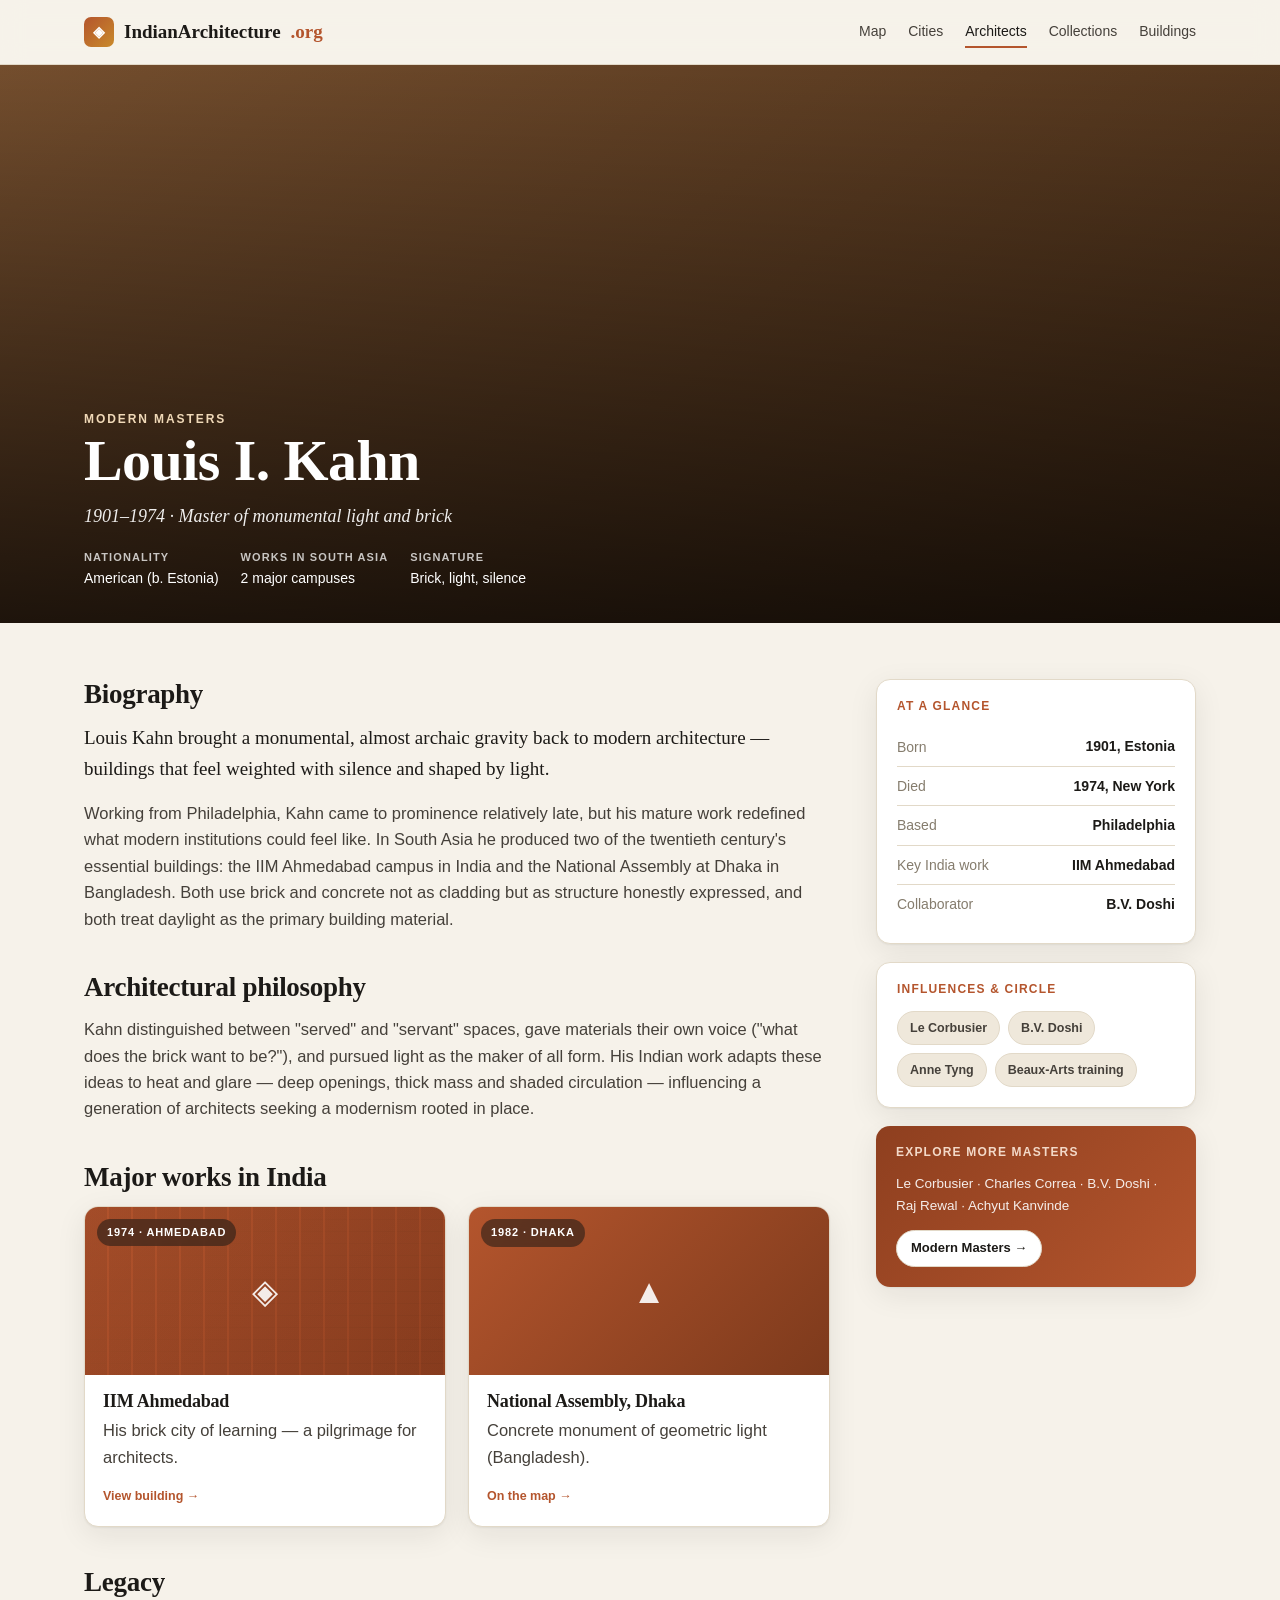
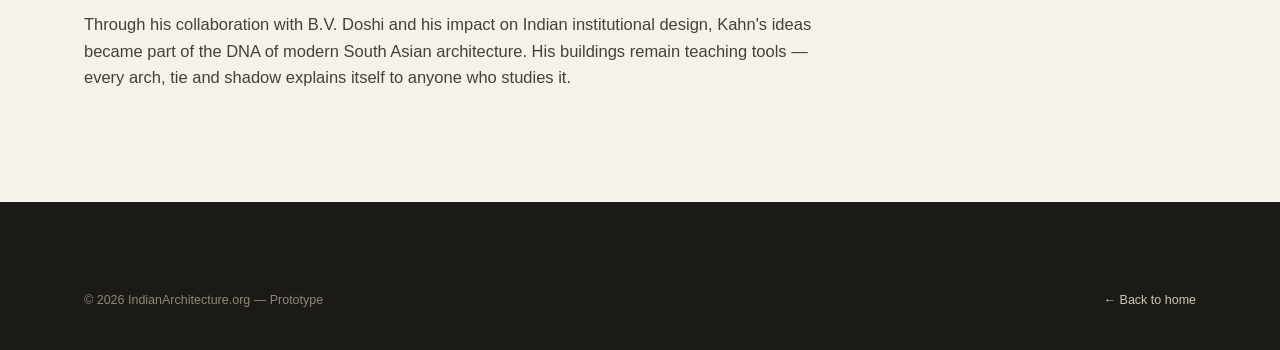
==== architect-kahn.html @ 1b7d9d76 "Initial prototype: IndianArchitecture.org clickable mockup" ====
<!DOCTYPE html>
<html lang="en">
<head>
<meta charset="UTF-8">
<meta name="viewport" content="width=device-width, initial-scale=1.0">
<title>Louis Kahn — Architect — IndianArchitecture.org</title>
<link rel="stylesheet" href="assets/styles.css">
</head>
<body>

<nav class="nav">
  <div class="wrap nav__inner">
    <a class="brand" href="index.html"><span class="brand__mark">◈</span> IndianArchitecture<span style="color:var(--terracotta)">.org</span></a>
    <div class="nav__links">
      <a href="map.html">Map</a>
      <a href="city-delhi.html">Cities</a>
      <a href="architect-kahn.html" class="active">Architects</a>
      <a href="index.html#collections">Collections</a>
      <a href="building-iima.html">Buildings</a>
    </div>
  </div>
</nav>

<header class="bhero ph5">
  <div class="wrap bhero__content">
    <div class="eyebrow" style="color:#f0d9b8">Modern Masters</div>
    <h1>Louis I. Kahn</h1>
    <div class="sub">1901–1974 · Master of monumental light and brick</div>
    <div class="facts">
      <div><b>Nationality</b>American (b. Estonia)</div>
      <div><b>Works in South Asia</b>2 major campuses</div>
      <div><b>Signature</b>Brick, light, silence</div>
    </div>
  </div>
</header>

<div class="wrap">
  <div class="layout">
    <main class="prose">
      <h2>Biography</h2>
      <p class="lead">Louis Kahn brought a monumental, almost archaic gravity back to modern architecture — buildings that feel weighted with silence and shaped by light.</p>
      <p>Working from Philadelphia, Kahn came to prominence relatively late, but his mature work redefined what modern institutions could feel like. In South Asia he produced two of the twentieth century's essential buildings: the IIM Ahmedabad campus in India and the National Assembly at Dhaka in Bangladesh. Both use brick and concrete not as cladding but as structure honestly expressed, and both treat daylight as the primary building material.</p>

      <h2>Architectural philosophy</h2>
      <p>Kahn distinguished between "served" and "servant" spaces, gave materials their own voice ("what does the brick want to be?"), and pursued light as the maker of all form. His Indian work adapts these ideas to heat and glare — deep openings, thick mass and shaded circulation — influencing a generation of architects seeking a modernism rooted in place.</p>

      <h2>Major works in India</h2>
      <div class="grid grid--2" style="margin-top:6px">
        <a class="card" href="building-iima.html"><div class="card__img ph-brick"><span class="tag">1974 · Ahmedabad</span><span class="ico">◈</span></div><div class="card__body"><h3 style="font-size:18px">IIM Ahmedabad</h3><p>His brick city of learning — a pilgrimage for architects.</p><div class="card__meta">View building →</div></div></a>
        <a class="card" href="map.html"><div class="card__img ph1"><span class="tag">1982 · Dhaka</span><span class="ico">▲</span></div><div class="card__body"><h3 style="font-size:18px">National Assembly, Dhaka</h3><p>Concrete monument of geometric light (Bangladesh).</p><div class="card__meta">On the map →</div></div></a>
      </div>

      <h2>Legacy</h2>
      <p>Through his collaboration with B.V. Doshi and his impact on Indian institutional design, Kahn's ideas became part of the DNA of modern South Asian architecture. His buildings remain teaching tools — every arch, tie and shadow explains itself to anyone who studies it.</p>
    </main>

    <aside class="side">
      <div class="panel">
        <h4>At a glance</h4>
        <div class="kv"><span>Born</span><span>1901, Estonia</span></div>
        <div class="kv"><span>Died</span><span>1974, New York</span></div>
        <div class="kv"><span>Based</span><span>Philadelphia</span></div>
        <div class="kv"><span>Key India work</span><span>IIM Ahmedabad</span></div>
        <div class="kv"><span>Collaborator</span><span>B.V. Doshi</span></div>
      </div>
      <div class="panel">
        <h4>Influences & circle</h4>
        <div class="pills">
          <span class="pill">Le Corbusier</span>
          <span class="pill">B.V. Doshi</span>
          <span class="pill">Anne Tyng</span>
          <span class="pill">Beaux-Arts training</span>
        </div>
      </div>
      <div class="panel" style="background:linear-gradient(135deg,#8e3f1f,#b4552d);color:#fff;border:0">
        <h4 style="color:#f3d9c8">Explore more masters</h4>
        <p style="font-size:13.5px;opacity:.9;margin:0 0 14px">Le Corbusier · Charles Correa · B.V. Doshi · Raj Rewal · Achyut Kanvinde</p>
        <a class="btn btn--sm" style="background:#fff;color:var(--ink)" href="index.html#collections">Modern Masters →</a>
      </div>
    </aside>
  </div>
</div>

<footer class="foot">
  <div class="wrap"><div class="foot__note" style="border:0;padding-top:0"><span>© 2026 IndianArchitecture.org — Prototype</span><span><a href="index.html">← Back to home</a></span></div></div>
</footer>

</body>
</html>
---- assets/styles.css ----
/* IndianArchitecture.org — prototype design system */

:root {
  --ink: #1c1a17;
  --ink-soft: #45403a;
  --paper: #f6f2ea;
  --paper-2: #efe8db;
  --card: #ffffff;
  --line: #e2d9c8;
  --terracotta: #b4552d;
  --terracotta-dark: #8e3f1f;
  --ochre: #c98a2b;
  --sand: #d8c7a8;
  --green: #4a5d3a;
  --muted: #857c6d;
  --shadow: 0 1px 2px rgba(28,26,23,.06), 0 8px 30px rgba(28,26,23,.08);
  --shadow-lg: 0 20px 60px rgba(28,26,23,.18);
  --serif: "Georgia", "Times New Roman", serif;
  --sans: -apple-system, BlinkMacSystemFont, "Segoe UI", Helvetica, Arial, sans-serif;
  --r: 14px;
}

* { box-sizing: border-box; }
html { scroll-behavior: smooth; }
body {
  margin: 0;
  font-family: var(--sans);
  color: var(--ink);
  background: var(--paper);
  line-height: 1.6;
  -webkit-font-smoothing: antialiased;
}
a { color: inherit; text-decoration: none; }
img { max-width: 100%; display: block; }
h1, h2, h3, h4 { font-family: var(--serif); font-weight: 700; line-height: 1.12; margin: 0; letter-spacing: -0.01em; }

.wrap { max-width: 1160px; margin: 0 auto; padding: 0 24px; }
.eyebrow {
  font-family: var(--sans); font-size: 12px; font-weight: 700;
  letter-spacing: .16em; text-transform: uppercase; color: var(--terracotta);
}
.muted { color: var(--muted); }
.center { text-align: center; }

/* ---------- Nav ---------- */
.nav {
  position: sticky; top: 0; z-index: 50;
  background: rgba(246,242,234,.85); backdrop-filter: blur(12px);
  border-bottom: 1px solid var(--line);
}
.nav__inner { display: flex; align-items: center; gap: 28px; height: 64px; }
.brand { display: flex; align-items: center; gap: 10px; font-family: var(--serif); font-weight: 700; font-size: 19px; }
.brand__mark {
  width: 30px; height: 30px; border-radius: 7px; flex: none;
  background: linear-gradient(135deg, var(--terracotta), var(--ochre));
  display: grid; place-items: center; color: #fff; font-size: 15px;
}
.nav__links { display: flex; gap: 22px; margin-left: auto; font-size: 14px; font-weight: 500; }
.nav__links a { color: var(--ink-soft); padding: 4px 0; border-bottom: 2px solid transparent; }
.nav__links a:hover, .nav__links a.active { color: var(--ink); border-color: var(--terracotta); }
@media (max-width: 720px){ .nav__links { display: none; } }

/* ---------- Buttons ---------- */
.btn {
  display: inline-flex; align-items: center; gap: 8px; cursor: pointer;
  font-family: var(--sans); font-size: 14px; font-weight: 600;
  padding: 11px 20px; border-radius: 999px; border: 1px solid var(--line);
  background: var(--card); color: var(--ink); transition: .15s;
}
.btn:hover { transform: translateY(-1px); box-shadow: var(--shadow); }
.btn--primary { background: var(--terracotta); color: #fff; border-color: var(--terracotta); }
.btn--primary:hover { background: var(--terracotta-dark); }
.btn--ghost { background: transparent; }
.btn--sm { padding: 7px 14px; font-size: 13px; }

/* ---------- Hero (home) ---------- */
.hero {
  position: relative; padding: 92px 0 80px; text-align: center; overflow: hidden;
  background:
    radial-gradient(1100px 500px at 50% -12%, rgba(201,138,43,.22), transparent 60%),
    linear-gradient(180deg, var(--paper), var(--paper-2));
}
.hero h1 { font-size: clamp(40px, 6vw, 68px); margin-bottom: 18px; }
.hero p.lede { font-size: clamp(17px,2.2vw,21px); color: var(--ink-soft); max-width: 640px; margin: 0 auto 34px; }
.hero__quote { margin-top: 30px; font-family: var(--serif); font-style: italic; color: var(--muted); font-size: 15px; }

/* Search */
.search {
  max-width: 680px; margin: 0 auto; background: var(--card); border: 1px solid var(--line);
  border-radius: 16px; box-shadow: var(--shadow-lg); padding: 10px; display: flex; gap: 8px;
}
.search input {
  flex: 1; border: 0; outline: 0; background: transparent; font-size: 17px;
  padding: 12px 14px; font-family: var(--sans); color: var(--ink);
}
.search__chips { display: flex; flex-wrap: wrap; gap: 8px; justify-content: center; margin-top: 20px; }
.chip {
  font-size: 13px; font-weight: 500; padding: 7px 14px; border-radius: 999px;
  background: var(--card); border: 1px solid var(--line); color: var(--ink-soft); cursor: pointer;
}
.chip:hover { border-color: var(--terracotta); color: var(--terracotta); }

/* ---------- Sections ---------- */
.section { padding: 72px 0; }
.section__head { display: flex; align-items: flex-end; justify-content: space-between; gap: 20px; margin-bottom: 34px; }
.section__head h2 { font-size: clamp(26px,3.4vw,38px); }
.section__head p { margin: 8px 0 0; color: var(--muted); max-width: 520px; }

/* Collections grid */
.grid { display: grid; gap: 22px; }
.grid--3 { grid-template-columns: repeat(3, 1fr); }
.grid--4 { grid-template-columns: repeat(4, 1fr); }
.grid--2 { grid-template-columns: repeat(2, 1fr); }
@media (max-width: 900px){ .grid--3,.grid--4 { grid-template-columns: repeat(2,1fr);} }
@media (max-width: 620px){ .grid--3,.grid--4,.grid--2 { grid-template-columns: 1fr; } }

.card {
  background: var(--card); border: 1px solid var(--line); border-radius: var(--r);
  overflow: hidden; box-shadow: var(--shadow); transition: .18s; cursor: pointer;
}
.card:hover { transform: translateY(-3px); box-shadow: var(--shadow-lg); }
.card__img { height: 168px; position: relative; display: grid; place-items: center; color: #fff; }
.card__img .tag {
  position: absolute; top: 12px; left: 12px; font-size: 11px; font-weight: 700;
  letter-spacing: .08em; text-transform: uppercase; background: rgba(28,26,23,.55);
  padding: 5px 10px; border-radius: 999px; backdrop-filter: blur(4px);
}
.card__img .ico { font-size: 34px; opacity: .9; }
.card__body { padding: 16px 18px 20px; }
.card__body h3 { font-size: 19px; margin-bottom: 6px; }
.card__body p { margin: 0; font-size: 14px; color: var(--muted); }
.card__meta { margin-top: 12px; font-size: 12.5px; color: var(--terracotta); font-weight: 600; }

/* photo placeholder palettes */
.ph1{background:linear-gradient(135deg,#b4552d,#7d3a1c);}
.ph2{background:linear-gradient(135deg,#4a5d3a,#2f3d24);}
.ph3{background:linear-gradient(135deg,#c98a2b,#8f5f14);}
.ph4{background:linear-gradient(135deg,#3a4d5d,#22323f);}
.ph5{background:linear-gradient(135deg,#7a5230,#4a2f18);}
.ph6{background:linear-gradient(135deg,#6b6152,#413a30);}
.ph-brick{background:
  repeating-linear-gradient(0deg,#a8492820 0 11px,transparent 11px 12px),
  repeating-linear-gradient(90deg,#00000018 0 22px,transparent 22px 24px),
  linear-gradient(135deg,#b4552d,#8e3f1f);}

/* Map teaser */
.mapteaser {
  position: relative; border: 1px solid var(--line); border-radius: var(--r);
  overflow: hidden; box-shadow: var(--shadow); background: var(--paper-2);
}

/* City rollout */
.phase { border: 1px solid var(--line); border-radius: var(--r); background: var(--card); padding: 22px 22px 24px; box-shadow: var(--shadow); }
.phase h4 { font-size: 15px; font-family: var(--sans); letter-spacing: .04em; text-transform: uppercase; color: var(--terracotta); margin-bottom: 12px; }
.phase ul { margin: 0; padding: 0; list-style: none; }
.phase li { padding: 7px 0; border-top: 1px solid var(--line); font-size: 15px; display:flex; justify-content: space-between; }
.phase li:first-child { border-top: 0; }
.phase li span.badge { font-size: 11px; color: var(--muted); }

/* pills / stats */
.pills { display: flex; flex-wrap: wrap; gap: 8px; }
.pill { font-size: 12.5px; font-weight: 600; padding: 6px 12px; border-radius: 999px; background: var(--paper-2); border: 1px solid var(--line); color: var(--ink-soft); }
.pill--accent { background: #f3e4d5; color: var(--terracotta-dark); border-color: #e6cbb0; }

/* ---------- Building page ---------- */
.bhero { position: relative; height: 62vh; min-height: 420px; display: flex; align-items: flex-end; color: #fff; }
.bhero::after { content:""; position:absolute; inset:0; background: linear-gradient(180deg, rgba(0,0,0,.05), rgba(0,0,0,.72)); }
.bhero__content { position: relative; z-index: 2; padding-bottom: 34px; width: 100%; }
.bhero h1 { font-size: clamp(34px,5vw,58px); }
.bhero .sub { font-size: 18px; opacity: .92; margin-top: 8px; font-family: var(--serif); font-style: italic; }
.bhero .facts { display: flex; flex-wrap: wrap; gap: 22px; margin-top: 18px; font-size: 14px; }
.bhero .facts b { display:block; font-size: 11px; text-transform: uppercase; letter-spacing:.1em; opacity:.75; font-weight:700; }
.bactions { display:flex; gap:10px; flex-wrap: wrap; margin-top: 20px; }

.layout { display: grid; grid-template-columns: 1fr 320px; gap: 46px; padding: 56px 0; }
@media (max-width: 900px){ .layout { grid-template-columns: 1fr; } }
.prose h2 { font-size: 27px; margin: 40px 0 14px; }
.prose h2:first-child { margin-top: 0; }
.prose p { color: var(--ink-soft); margin: 0 0 16px; font-size: 16.5px; }
.prose .lead { font-size: 19px; color: var(--ink); font-family: var(--serif); }

.side { position: sticky; top: 88px; align-self: start; display: grid; gap: 18px; }
.panel { background: var(--card); border: 1px solid var(--line); border-radius: var(--r); padding: 20px; box-shadow: var(--shadow); }
.panel h4 { font-family: var(--sans); font-size: 12px; text-transform: uppercase; letter-spacing:.1em; color: var(--terracotta); margin-bottom: 14px; }
.kv { display:flex; justify-content: space-between; gap: 12px; padding: 8px 0; border-top: 1px solid var(--line); font-size: 14px; }
.kv:first-of-type { border-top: 0; }
.kv span:first-child { color: var(--muted); }
.kv span:last-child { text-align: right; font-weight: 600; }

.whyvisit { display:grid; grid-template-columns: repeat(2,1fr); gap: 12px; margin: 8px 0 8px; }
@media (max-width:620px){ .whyvisit{grid-template-columns:1fr;} }
.whyvisit .item { background: var(--paper-2); border:1px solid var(--line); border-radius: 10px; padding: 14px 16px; font-size: 14.5px; font-weight:500; }
.whyvisit .item b { display:block; font-family: var(--serif); font-size: 16px; margin-bottom: 2px; }

/* highlights */
.highlights { display:grid; grid-template-columns: repeat(3,1fr); gap: 16px; }
@media (max-width:760px){ .highlights{grid-template-columns:repeat(2,1fr);} }
@media (max-width:480px){ .highlights{grid-template-columns:1fr;} }
.hl { border:1px solid var(--line); border-radius: 12px; overflow:hidden; background: var(--card); }
.hl__img { height: 110px; }
.hl__t { padding: 12px 14px; font-size: 14px; font-weight:600; }

/* timeline */
.tl { list-style:none; margin:0; padding:0; border-left: 2px solid var(--sand); }
.tl li { position: relative; padding: 4px 0 20px 22px; }
.tl li::before { content:""; position:absolute; left:-7px; top:8px; width:12px; height:12px; border-radius:50%; background: var(--terracotta); border:2px solid var(--paper); }
.tl .yr { font-weight:700; color: var(--terracotta); font-size: 14px; }
.tl .ev { font-size: 15px; color: var(--ink-soft); }

/* ---------- Map page ---------- */
.maproot { display: grid; grid-template-columns: 340px 1fr; height: calc(100vh - 64px); }
@media (max-width: 780px){ .maproot { grid-template-columns: 1fr; height:auto; } }
#map { width: 100%; height: 100%; min-height: 420px; }
.mapside { border-right: 1px solid var(--line); background: var(--card); overflow-y: auto; }
.mapside__head { padding: 18px 20px 12px; border-bottom: 1px solid var(--line); position: sticky; top:0; background: var(--card); z-index: 2; }
.filterrow { display:flex; flex-wrap: wrap; gap: 6px; margin-top: 12px; }
.fbtn { font-size: 12px; font-weight:600; padding: 5px 11px; border-radius:999px; border:1px solid var(--line); background: var(--paper); cursor:pointer; color: var(--ink-soft); }
.fbtn.on { background: var(--terracotta); color:#fff; border-color: var(--terracotta); }
.mitem { display:flex; gap: 12px; padding: 14px 20px; border-bottom: 1px solid var(--line); cursor: pointer; }
.mitem:hover { background: var(--paper); }
.mitem .dot { width:40px; height:40px; border-radius:9px; flex:none; }
.mitem h5 { margin:0; font-family: var(--serif); font-size: 16px; }
.mitem p { margin: 2px 0 0; font-size: 12.5px; color: var(--muted); }

/* ---------- Footer ---------- */
.foot { background: var(--ink); color: #cfc7b8; padding: 54px 0 40px; margin-top: 40px; }
.foot a { color: #cfc7b8; }
.foot a:hover { color:#fff; }
.foot__grid { display:grid; grid-template-columns: 1.6fr 1fr 1fr 1fr; gap: 30px; }
@media (max-width:760px){ .foot__grid{grid-template-columns:1fr 1fr;} }
.foot h5 { font-family: var(--sans); font-size:12px; letter-spacing:.1em; text-transform:uppercase; color:#8f8677; margin:0 0 14px; }
.foot ul { list-style:none; margin:0; padding:0; }
.foot li { padding: 5px 0; font-size: 14px; }
.foot__brand { font-family: var(--serif); font-size: 20px; color:#fff; margin-bottom: 10px; }
.foot__note { margin-top: 34px; padding-top: 20px; border-top:1px solid #34302a; font-size: 12.5px; color:#8f8677; display:flex; justify-content: space-between; gap: 16px; flex-wrap: wrap; }

.crosslink { background: linear-gradient(135deg, #2f3d24, #4a5d3a); color:#fff; border-radius: var(--r); padding: 26px 28px; display:flex; align-items:center; justify-content: space-between; gap: 20px; flex-wrap: wrap; }
.crosslink h3 { font-size: 22px; color:#fff; }
.crosslink p { margin: 6px 0 0; opacity:.85; font-size: 14.5px; }

.notice { background:#f3e4d5; border:1px solid #e6cbb0; color: var(--terracotta-dark); font-size:13px; padding:10px 16px; border-radius:10px; text-align:center; }
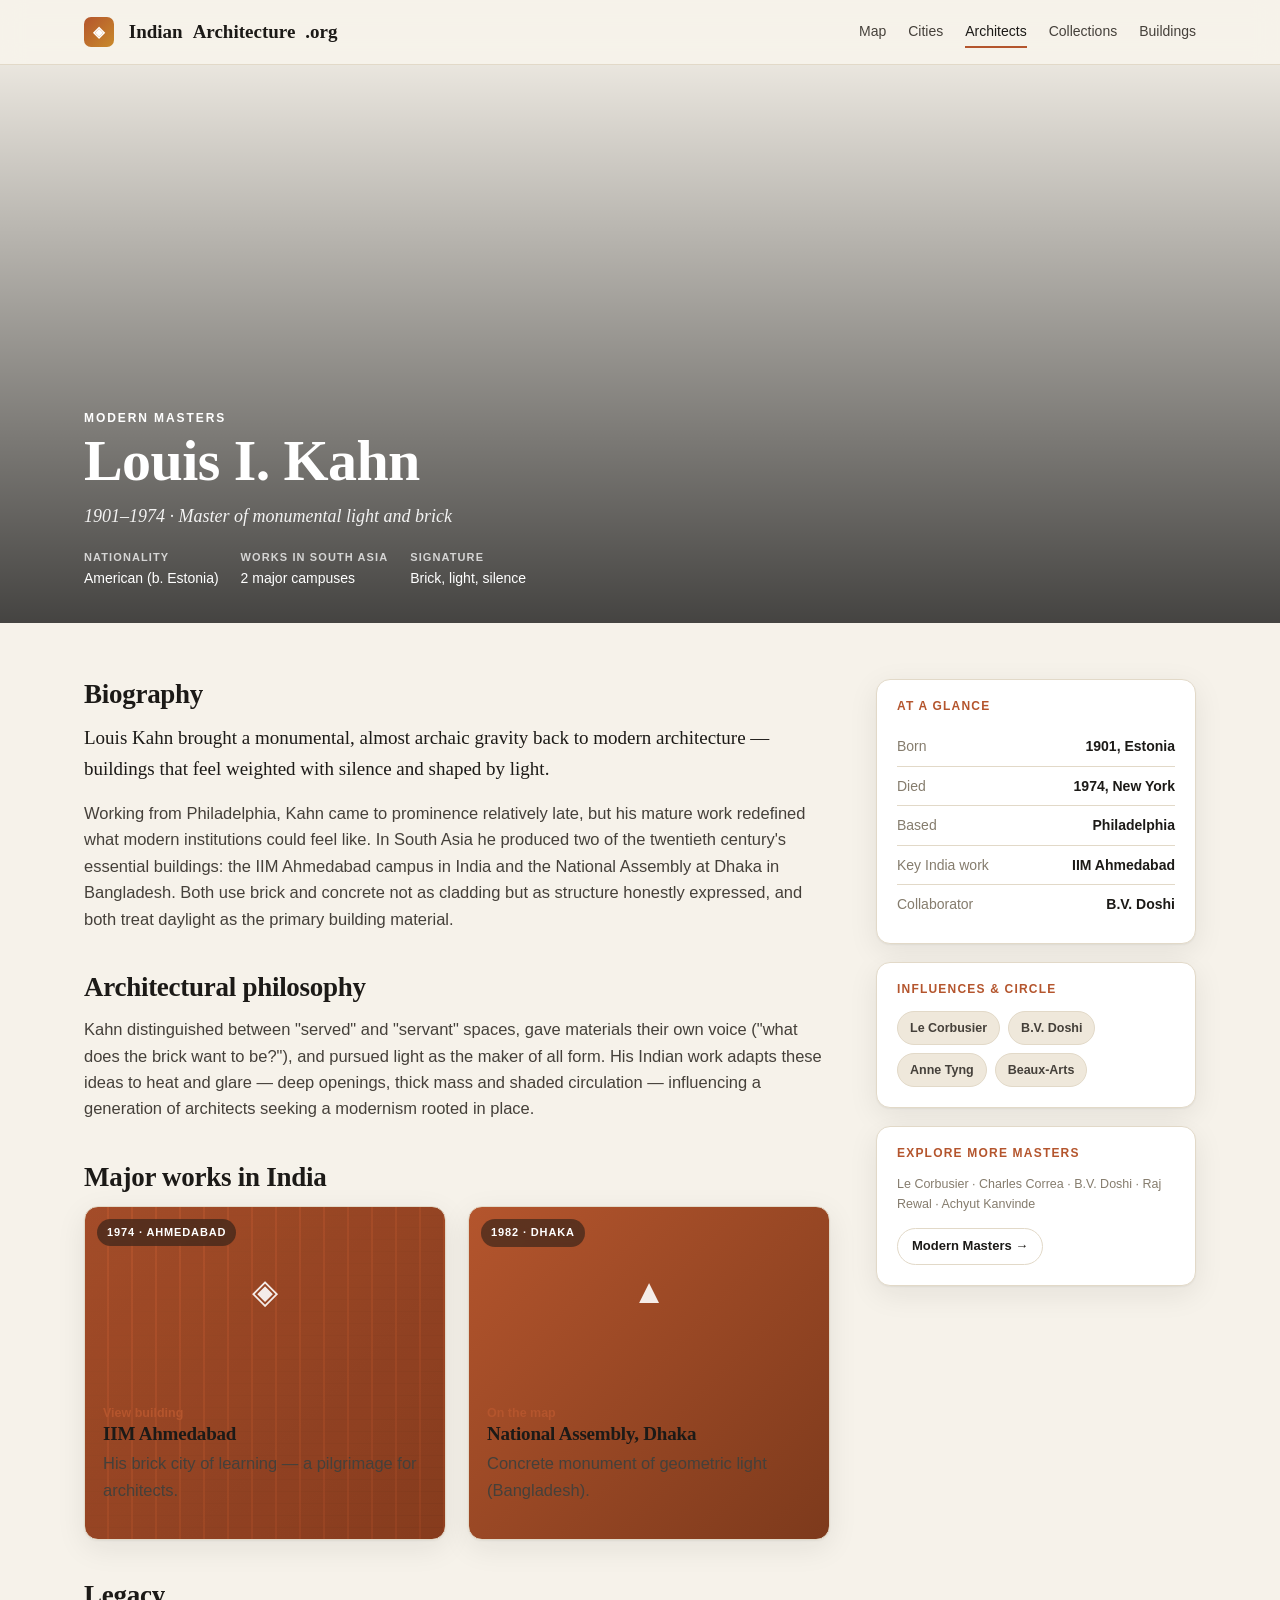
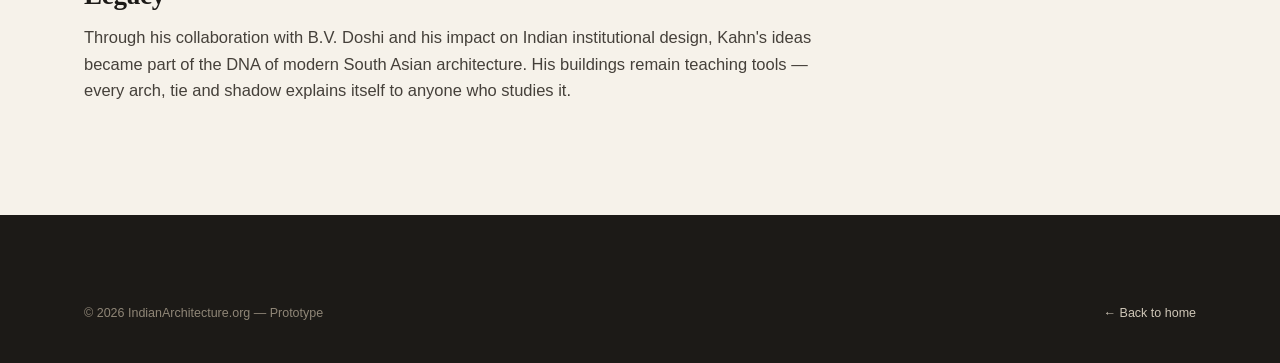
==== commit 6f13a5bb: "Restyle to match DelhiCulture: flat editorial index-card aesthetic - Adopt DC design tokens: white/i" ====
--- a/architect-kahn.html
+++ b/architect-kahn.html
@@ -10,7 +10,7 @@
 
 <nav class="nav">
   <div class="wrap nav__inner">
-    <a class="brand" href="index.html"><span class="brand__mark">◈</span> IndianArchitecture<span style="color:var(--terracotta)">.org</span></a>
+    <a class="brand" href="index.html"><span class="brand__mark">◈</span>&nbsp;Indian<strong>Architecture</strong>.org</a>
     <div class="nav__links">
       <a href="map.html">Map</a>
       <a href="city-delhi.html">Cities</a>
@@ -21,9 +21,9 @@
   </div>
 </nav>
 
-<header class="bhero ph5">
-  <div class="wrap bhero__content">
-    <div class="eyebrow" style="color:#f0d9b8">Modern Masters</div>
+<header class="bhero">
+  <div class="wrap bhero__content" style="--cat-color:var(--cat-modern)">
+    <span class="eyebrow" style="color:var(--cat-modern)">Modern Masters</span>
     <h1>Louis I. Kahn</h1>
     <div class="sub">1901–1974 · Master of monumental light and brick</div>
     <div class="facts">
@@ -45,9 +45,9 @@
       <p>Kahn distinguished between "served" and "servant" spaces, gave materials their own voice ("what does the brick want to be?"), and pursued light as the maker of all form. His Indian work adapts these ideas to heat and glare — deep openings, thick mass and shaded circulation — influencing a generation of architects seeking a modernism rooted in place.</p>
 
       <h2>Major works in India</h2>
-      <div class="grid grid--2" style="margin-top:6px">
-        <a class="card" href="building-iima.html"><div class="card__img ph-brick"><span class="tag">1974 · Ahmedabad</span><span class="ico">◈</span></div><div class="card__body"><h3 style="font-size:18px">IIM Ahmedabad</h3><p>His brick city of learning — a pilgrimage for architects.</p><div class="card__meta">View building →</div></div></a>
-        <a class="card" href="map.html"><div class="card__img ph1"><span class="tag">1982 · Dhaka</span><span class="ico">▲</span></div><div class="card__body"><h3 style="font-size:18px">National Assembly, Dhaka</h3><p>Concrete monument of geometric light (Bangladesh).</p><div class="card__meta">On the map →</div></div></a>
+      <div class="grid grid--2">
+        <a class="card ph-brick" href="building-iima.html"><div class="card__img"><span class="tag">1974 · Ahmedabad</span><span class="ico">◈</span></div><div class="card__body"><div class="card__meta">View building</div><h3>IIM Ahmedabad</h3><p>His brick city of learning — a pilgrimage for architects.</p></div></a>
+        <a class="card ph1" href="map.html"><div class="card__img"><span class="tag">1982 · Dhaka</span><span class="ico">▲</span></div><div class="card__body"><div class="card__meta">On the map</div><h3>National Assembly, Dhaka</h3><p>Concrete monument of geometric light (Bangladesh).</p></div></a>
       </div>
 
       <h2>Legacy</h2>
@@ -64,18 +64,18 @@
         <div class="kv"><span>Collaborator</span><span>B.V. Doshi</span></div>
       </div>
       <div class="panel">
-        <h4>Influences & circle</h4>
+        <h4>Influences &amp; circle</h4>
         <div class="pills">
           <span class="pill">Le Corbusier</span>
           <span class="pill">B.V. Doshi</span>
           <span class="pill">Anne Tyng</span>
-          <span class="pill">Beaux-Arts training</span>
+          <span class="pill">Beaux-Arts</span>
         </div>
       </div>
-      <div class="panel" style="background:linear-gradient(135deg,#8e3f1f,#b4552d);color:#fff;border:0">
-        <h4 style="color:#f3d9c8">Explore more masters</h4>
-        <p style="font-size:13.5px;opacity:.9;margin:0 0 14px">Le Corbusier · Charles Correa · B.V. Doshi · Raj Rewal · Achyut Kanvinde</p>
-        <a class="btn btn--sm" style="background:#fff;color:var(--ink)" href="index.html#collections">Modern Masters →</a>
+      <div class="panel">
+        <h4>Explore more masters</h4>
+        <p class="muted" style="font-size:12.5px;margin:0 0 14px">Le Corbusier · Charles Correa · B.V. Doshi · Raj Rewal · Achyut Kanvinde</p>
+        <a class="btn btn--sm" href="index.html#collections">Modern Masters →</a>
       </div>
     </aside>
   </div>
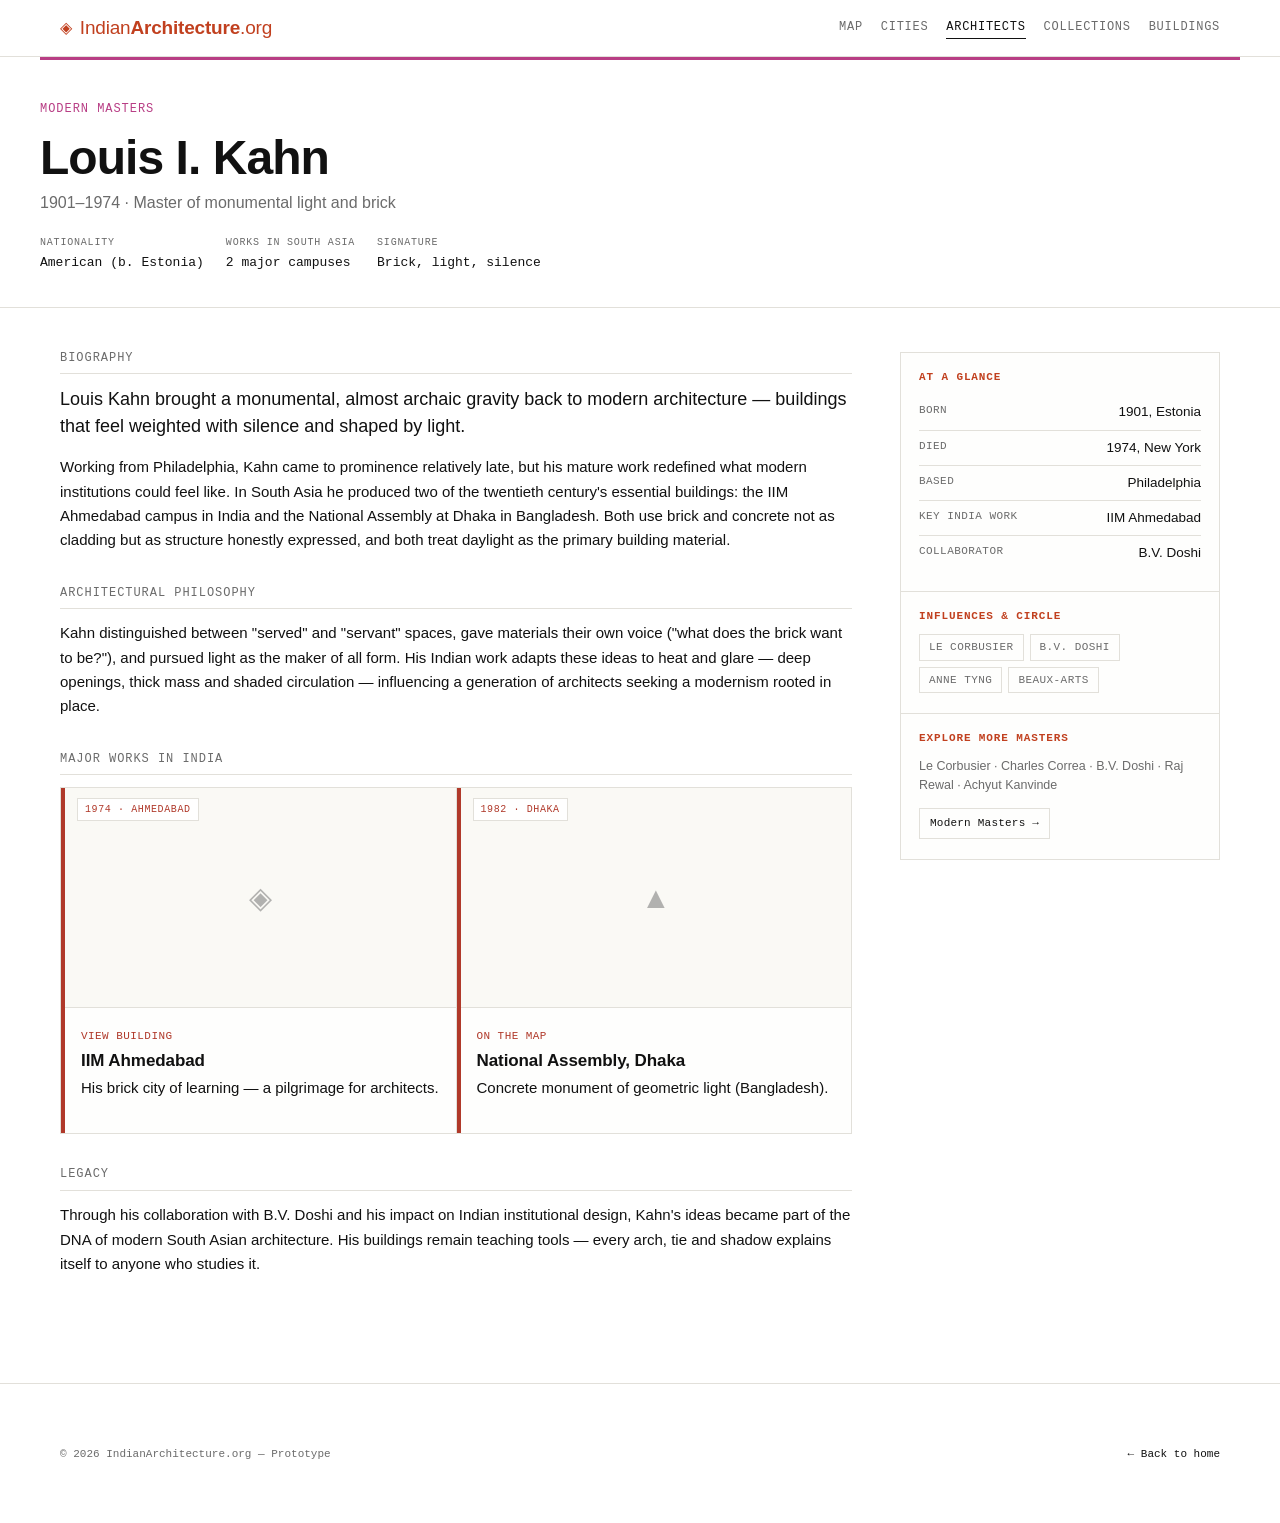
==== commit 39f17944: "Add keyword photos to building cards + map popups (graceful fallback); tighten masthead wordmark" ====
--- a/architect-kahn.html
+++ b/architect-kahn.html
@@ -4,13 +4,13 @@
 <meta charset="UTF-8">
 <meta name="viewport" content="width=device-width, initial-scale=1.0">
 <title>Louis Kahn — Architect — IndianArchitecture.org</title>
-<link rel="stylesheet" href="assets/styles.css">
+<link rel="stylesheet" href="assets/styles.css?v=2">
 </head>
 <body>
 
 <nav class="nav">
   <div class="wrap nav__inner">
-    <a class="brand" href="index.html"><span class="brand__mark">◈</span>&nbsp;Indian<strong>Architecture</strong>.org</a>
+    <a class="brand" href="index.html"><span class="brand__mark">◈</span><span class="wordmark">Indian<strong>Architecture</strong>.org</span></a>
     <div class="nav__links">
       <a href="map.html">Map</a>
       <a href="city-delhi.html">Cities</a>
@@ -46,8 +46,8 @@
 
       <h2>Major works in India</h2>
       <div class="grid grid--2">
-        <a class="card ph-brick" href="building-iima.html"><div class="card__img"><span class="tag">1974 · Ahmedabad</span><span class="ico">◈</span></div><div class="card__body"><div class="card__meta">View building</div><h3>IIM Ahmedabad</h3><p>His brick city of learning — a pilgrimage for architects.</p></div></a>
-        <a class="card ph1" href="map.html"><div class="card__img"><span class="tag">1982 · Dhaka</span><span class="ico">▲</span></div><div class="card__body"><div class="card__meta">On the map</div><h3>National Assembly, Dhaka</h3><p>Concrete monument of geometric light (Bangladesh).</p></div></a>
+        <a class="card ph-brick" href="building-iima.html"><div class="card__img"><img class="card__photo" src="https://loremflickr.com/640/360/iima,ahmedabad,architecture" loading="lazy" alt="IIM Ahmedabad" onerror="this.remove()"><span class="tag">1974 · Ahmedabad</span><span class="ico">◈</span></div><div class="card__body"><div class="card__meta">View building</div><h3>IIM Ahmedabad</h3><p>His brick city of learning — a pilgrimage for architects.</p></div></a>
+        <a class="card ph1" href="map.html"><div class="card__img"><img class="card__photo" src="https://loremflickr.com/640/360/louis,kahn,dhaka" loading="lazy" alt="National Assembly, Dhaka" onerror="this.remove()"><span class="tag">1982 · Dhaka</span><span class="ico">▲</span></div><div class="card__body"><div class="card__meta">On the map</div><h3>National Assembly, Dhaka</h3><p>Concrete monument of geometric light (Bangladesh).</p></div></a>
       </div>
 
       <h2>Legacy</h2>
--- a/assets/styles.css
+++ b/assets/styles.css
@@ -1,241 +1,329 @@
-/* IndianArchitecture.org — prototype design system */
+/* ============================================================
+   IndianArchitecture.org — design system
+   Matches the DelhiCulture visual language:
+   flat editorial "index card" register — white ground, ink text,
+   hairline rules, sharp corners, no shadow, a single architectural
+   redline accent (#C1401F) for eyebrows + focus, category hues as
+   4px left stripes, Inter (display/body) + IBM Plex Mono (metadata).
+   Auto dark mode.
+   ============================================================ */
+
+@import url("https://fonts.googleapis.com/css2?family=Inter:wght@400;500;600;700&family=IBM+Plex+Mono:wght@400;500&display=swap");
 
 :root {
-  --ink: #1c1a17;
-  --ink-soft: #45403a;
-  --paper: #f6f2ea;
-  --paper-2: #efe8db;
-  --card: #ffffff;
-  --line: #e2d9c8;
-  --terracotta: #b4552d;
-  --terracotta-dark: #8e3f1f;
-  --ochre: #c98a2b;
-  --sand: #d8c7a8;
-  --green: #4a5d3a;
-  --muted: #857c6d;
-  --shadow: 0 1px 2px rgba(28,26,23,.06), 0 8px 30px rgba(28,26,23,.08);
-  --shadow-lg: 0 20px 60px rgba(28,26,23,.18);
-  --serif: "Georgia", "Times New Roman", serif;
-  --sans: -apple-system, BlinkMacSystemFont, "Segoe UI", Helvetica, Arial, sans-serif;
-  --r: 14px;
+  --bg: #ffffff;
+  --ink: #111111;
+  --muted: #6b6b6b;
+  --hairline: #e2e0da;
+  --accent: #c1401f;
+  --card-bg: #fefefd;
+  --card-hover: #faf9f5;
+
+  /* category hues — one family per discipline */
+  --cat-heritage: #b0392a;
+  --cat-archaeology: #b3612a;
+  --cat-architecture: #2f5e96;
+  --cat-urbanism: #2f7d8c;
+  --cat-landscape: #3f8a4d;
+  --cat-museum: #ab8420;
+  --cat-photography: #6f56a0;
+  --cat-modern: #b83e85;
+  --cat-default: #6b6b6b;
+
+  --stripe: 4px;
+  --font-display: "Inter", -apple-system, "Helvetica Neue", Arial, sans-serif;
+  --font-mono: "IBM Plex Mono", "SF Mono", Menlo, monospace;
+  --gutter: 20px;
+  --max-width: 1200px;
+  --ease: cubic-bezier(0.25, 0.6, 0.3, 1);
+  --t-fast: 140ms;
+}
+
+[data-theme="dark"] { color-scheme: dark; }
+@media (prefers-color-scheme: dark) {
+  :root:not([data-theme="light"]) {
+    --bg: #131211; --ink: #eceae5; --muted: #9a968e; --hairline: #2b2925;
+    --accent: #e05a35; --card-bg: #181715; --card-hover: #1e1c19;
+    --cat-heritage:#d0604f; --cat-archaeology:#d0824a; --cat-architecture:#6f95c8;
+    --cat-urbanism:#5fa8b8; --cat-landscape:#6fb37d; --cat-museum:#cfa93f;
+    --cat-photography:#9c85cc; --cat-modern:#d873ac; --cat-default:#9a968e;
+    color-scheme: dark;
+  }
 }
 
 * { box-sizing: border-box; }
-html { scroll-behavior: smooth; }
+html { -webkit-text-size-adjust: 100%; scroll-padding-top: 80px; scroll-behavior: smooth; }
 body {
-  margin: 0;
-  font-family: var(--sans);
-  color: var(--ink);
-  background: var(--paper);
-  line-height: 1.6;
+  margin: 0; background: var(--bg); color: var(--ink);
+  font-family: var(--font-display); font-size: 15px; line-height: 1.5;
   -webkit-font-smoothing: antialiased;
 }
 a { color: inherit; text-decoration: none; }
 img { max-width: 100%; display: block; }
-h1, h2, h3, h4 { font-family: var(--serif); font-weight: 700; line-height: 1.12; margin: 0; letter-spacing: -0.01em; }
-
-.wrap { max-width: 1160px; margin: 0 auto; padding: 0 24px; }
+h1, h2, h3, h4 { font-family: var(--font-display); font-weight: 700; letter-spacing: -0.015em; line-height: 1.15; margin: 0; }
+::selection { background: var(--accent); color: #fff; }
+
+.wrap { max-width: var(--max-width); margin: 0 auto; padding: 0 var(--gutter); }
 .eyebrow {
-  font-family: var(--sans); font-size: 12px; font-weight: 700;
-  letter-spacing: .16em; text-transform: uppercase; color: var(--terracotta);
+  font-family: var(--font-mono); font-size: 12px; font-weight: 500;
+  text-transform: uppercase; letter-spacing: 0.08em; color: var(--accent);
 }
 .muted { color: var(--muted); }
 .center { text-align: center; }
 
-/* ---------- Nav ---------- */
+/* ---------- masthead / nav ---------- */
 .nav {
   position: sticky; top: 0; z-index: 50;
-  background: rgba(246,242,234,.85); backdrop-filter: blur(12px);
-  border-bottom: 1px solid var(--line);
-}
-.nav__inner { display: flex; align-items: center; gap: 28px; height: 64px; }
-.brand { display: flex; align-items: center; gap: 10px; font-family: var(--serif); font-weight: 700; font-size: 19px; }
-.brand__mark {
-  width: 30px; height: 30px; border-radius: 7px; flex: none;
-  background: linear-gradient(135deg, var(--terracotta), var(--ochre));
-  display: grid; place-items: center; color: #fff; font-size: 15px;
-}
-.nav__links { display: flex; gap: 22px; margin-left: auto; font-size: 14px; font-weight: 500; }
-.nav__links a { color: var(--ink-soft); padding: 4px 0; border-bottom: 2px solid transparent; }
-.nav__links a:hover, .nav__links a.active { color: var(--ink); border-color: var(--terracotta); }
+  background: var(--bg); border-bottom: 1px solid var(--hairline);
+}
+.nav__inner { display: flex; align-items: center; gap: 24px; height: 56px; }
+.brand {
+  display: flex; align-items: center; gap: 8px;
+  font-family: var(--font-display); font-weight: 400; font-size: 19px;
+  letter-spacing: -0.01em; color: var(--accent);
+}
+.brand strong, .brand b { font-weight: 700; }
+.brand__mark { color: var(--accent); font-size: 16px; }
+.nav__links { display: flex; gap: 18px; margin-left: auto; }
+.nav__links a {
+  font-family: var(--font-mono); font-size: 12px; text-transform: uppercase;
+  letter-spacing: 0.06em; color: var(--muted);
+  border-bottom: 1px solid transparent; padding-bottom: 2px;
+  transition: color var(--t-fast) var(--ease), border-color var(--t-fast) var(--ease);
+}
+.nav__links a:hover, .nav__links a.active { color: var(--ink); border-bottom-color: var(--ink); }
 @media (max-width: 720px){ .nav__links { display: none; } }
 
-/* ---------- Buttons ---------- */
+/* ---------- buttons ---------- */
 .btn {
   display: inline-flex; align-items: center; gap: 8px; cursor: pointer;
-  font-family: var(--sans); font-size: 14px; font-weight: 600;
-  padding: 11px 20px; border-radius: 999px; border: 1px solid var(--line);
-  background: var(--card); color: var(--ink); transition: .15s;
-}
-.btn:hover { transform: translateY(-1px); box-shadow: var(--shadow); }
-.btn--primary { background: var(--terracotta); color: #fff; border-color: var(--terracotta); }
-.btn--primary:hover { background: var(--terracotta-dark); }
+  font-family: var(--font-mono); font-size: 12px; letter-spacing: 0.02em;
+  color: var(--ink); background: transparent;
+  border: 1px solid var(--hairline); border-radius: 0; padding: 8px 13px;
+  transition: color var(--t-fast) var(--ease), border-color var(--t-fast) var(--ease), background-color var(--t-fast) var(--ease);
+}
+.btn:hover { color: var(--ink); border-color: var(--ink); }
+.btn--primary { color: #fff; background: var(--accent); border-color: var(--accent); }
+.btn--primary:hover { color: #fff; filter: brightness(0.92); border-color: var(--accent); }
 .btn--ghost { background: transparent; }
-.btn--sm { padding: 7px 14px; font-size: 13px; }
-
-/* ---------- Hero (home) ---------- */
-.hero {
-  position: relative; padding: 92px 0 80px; text-align: center; overflow: hidden;
-  background:
-    radial-gradient(1100px 500px at 50% -12%, rgba(201,138,43,.22), transparent 60%),
-    linear-gradient(180deg, var(--paper), var(--paper-2));
-}
-.hero h1 { font-size: clamp(40px, 6vw, 68px); margin-bottom: 18px; }
-.hero p.lede { font-size: clamp(17px,2.2vw,21px); color: var(--ink-soft); max-width: 640px; margin: 0 auto 34px; }
-.hero__quote { margin-top: 30px; font-family: var(--serif); font-style: italic; color: var(--muted); font-size: 15px; }
-
-/* Search */
+.btn--sm { padding: 6px 10px; font-size: 11px; }
+
+/* ---------- home header ---------- */
+.hero { padding: 64px 0 40px; }
+.hero .eyebrow { display: block; margin-bottom: 14px; }
+.hero h1 { font-size: clamp(34px, 5.2vw, 56px); letter-spacing: -0.02em; margin-bottom: 16px; }
+.hero p.lede { font-size: clamp(15px, 1.8vw, 18px); color: var(--muted); max-width: 620px; margin: 0 0 26px; line-height: 1.55; }
+.hero__quote {
+  margin-top: 26px; font-family: var(--font-mono); font-size: 12.5px;
+  color: var(--muted); border-left: var(--stripe) solid var(--accent); padding-left: 14px;
+}
+
+/* search — square, hairline, mono */
 .search {
-  max-width: 680px; margin: 0 auto; background: var(--card); border: 1px solid var(--line);
-  border-radius: 16px; box-shadow: var(--shadow-lg); padding: 10px; display: flex; gap: 8px;
+  max-width: 640px; display: flex; gap: 0; border: 1px solid var(--hairline); background: var(--card-bg);
 }
 .search input {
-  flex: 1; border: 0; outline: 0; background: transparent; font-size: 17px;
-  padding: 12px 14px; font-family: var(--sans); color: var(--ink);
-}
-.search__chips { display: flex; flex-wrap: wrap; gap: 8px; justify-content: center; margin-top: 20px; }
+  flex: 1; border: 0; outline: 0; background: transparent;
+  font-family: var(--font-display); font-size: 16px; padding: 13px 14px; color: var(--ink);
+}
+.search input::placeholder { color: var(--muted); }
+.search .btn--primary { border: 0; border-left: 1px solid var(--accent); }
+.search__chips { display: flex; flex-wrap: wrap; gap: 6px; margin-top: 18px; }
+
 .chip {
-  font-size: 13px; font-weight: 500; padding: 7px 14px; border-radius: 999px;
-  background: var(--card); border: 1px solid var(--line); color: var(--ink-soft); cursor: pointer;
-}
-.chip:hover { border-color: var(--terracotta); color: var(--terracotta); }
-
-/* ---------- Sections ---------- */
-.section { padding: 72px 0; }
-.section__head { display: flex; align-items: flex-end; justify-content: space-between; gap: 20px; margin-bottom: 34px; }
-.section__head h2 { font-size: clamp(26px,3.4vw,38px); }
-.section__head p { margin: 8px 0 0; color: var(--muted); max-width: 520px; }
-
-/* Collections grid */
-.grid { display: grid; gap: 22px; }
+  font-family: var(--font-mono); font-size: 11px; text-transform: uppercase; letter-spacing: 0.04em;
+  color: var(--muted); background: transparent; border: 1px solid var(--hairline); border-radius: 0;
+  padding: 5px 10px; cursor: pointer;
+  transition: color var(--t-fast) var(--ease), border-color var(--t-fast) var(--ease);
+}
+.chip:hover { color: var(--ink); border-color: var(--ink); }
+
+/* ---------- pills (reused as mono chips) ---------- */
+.pills { display: flex; flex-wrap: wrap; gap: 6px; }
+.pill {
+  font-family: var(--font-mono); font-size: 11px; text-transform: uppercase; letter-spacing: 0.04em;
+  color: var(--muted); background: transparent; border: 1px solid var(--hairline); padding: 4px 9px;
+}
+.pill--accent { color: var(--accent); border-color: var(--accent); }
+
+/* ---------- sections ---------- */
+.section { padding: 48px 0 8px; }
+.section .wrap > .section__head { margin-bottom: 20px; }
+.section__head { display: flex; align-items: flex-end; justify-content: space-between; gap: 20px; margin-bottom: 20px;
+  padding-bottom: 12px; border-bottom: 1px solid var(--hairline); }
+.section__head .eyebrow { display: block; margin-bottom: 10px; }
+.section__head h2 { font-size: clamp(22px, 3vw, 30px); }
+.section__head p { margin: 6px 0 0; color: var(--muted); max-width: 520px; font-size: 14px; }
+
+/* ---------- card grid (hairline gaps) ---------- */
+.grid { display: grid; gap: 1px; background: var(--hairline); border: 1px solid var(--hairline); }
 .grid--3 { grid-template-columns: repeat(3, 1fr); }
 .grid--4 { grid-template-columns: repeat(4, 1fr); }
 .grid--2 { grid-template-columns: repeat(2, 1fr); }
 @media (max-width: 900px){ .grid--3,.grid--4 { grid-template-columns: repeat(2,1fr);} }
 @media (max-width: 620px){ .grid--3,.grid--4,.grid--2 { grid-template-columns: 1fr; } }
 
+/* grids that are NOT card walls (kept as separated blocks) keep gap via override */
+.grid.detached { gap: 16px; background: transparent; border: 0; }
+
 .card {
-  background: var(--card); border: 1px solid var(--line); border-radius: var(--r);
-  overflow: hidden; box-shadow: var(--shadow); transition: .18s; cursor: pointer;
-}
-.card:hover { transform: translateY(-3px); box-shadow: var(--shadow-lg); }
-.card__img { height: 168px; position: relative; display: grid; place-items: center; color: #fff; }
+  position: relative; background: var(--card-bg); color: var(--ink);
+  display: flex; flex-direction: column; text-decoration: none; cursor: pointer;
+  border-left: var(--stripe) solid var(--cat-color, var(--cat-architecture));
+  transition: background-color var(--t-fast) var(--ease);
+}
+.card:hover { background: var(--card-hover); }
+.card:hover .card__body h3 { text-decoration: underline; text-underline-offset: 3px; }
+
+.card__img {
+  position: relative; aspect-ratio: 16 / 9; display: grid; place-items: center;
+  background: var(--card-hover); border-bottom: 1px solid var(--hairline); color: var(--muted);
+}
 .card__img .tag {
-  position: absolute; top: 12px; left: 12px; font-size: 11px; font-weight: 700;
-  letter-spacing: .08em; text-transform: uppercase; background: rgba(28,26,23,.55);
-  padding: 5px 10px; border-radius: 999px; backdrop-filter: blur(4px);
-}
-.card__img .ico { font-size: 34px; opacity: .9; }
-.card__body { padding: 16px 18px 20px; }
-.card__body h3 { font-size: 19px; margin-bottom: 6px; }
-.card__body p { margin: 0; font-size: 14px; color: var(--muted); }
-.card__meta { margin-top: 12px; font-size: 12.5px; color: var(--terracotta); font-weight: 600; }
-
-/* photo placeholder palettes */
-.ph1{background:linear-gradient(135deg,#b4552d,#7d3a1c);}
-.ph2{background:linear-gradient(135deg,#4a5d3a,#2f3d24);}
-.ph3{background:linear-gradient(135deg,#c98a2b,#8f5f14);}
-.ph4{background:linear-gradient(135deg,#3a4d5d,#22323f);}
-.ph5{background:linear-gradient(135deg,#7a5230,#4a2f18);}
-.ph6{background:linear-gradient(135deg,#6b6152,#413a30);}
-.ph-brick{background:
-  repeating-linear-gradient(0deg,#a8492820 0 11px,transparent 11px 12px),
-  repeating-linear-gradient(90deg,#00000018 0 22px,transparent 22px 24px),
-  linear-gradient(135deg,#b4552d,#8e3f1f);}
-
-/* Map teaser */
-.mapteaser {
-  position: relative; border: 1px solid var(--line); border-radius: var(--r);
-  overflow: hidden; box-shadow: var(--shadow); background: var(--paper-2);
-}
-
-/* City rollout */
-.phase { border: 1px solid var(--line); border-radius: var(--r); background: var(--card); padding: 22px 22px 24px; box-shadow: var(--shadow); }
-.phase h4 { font-size: 15px; font-family: var(--sans); letter-spacing: .04em; text-transform: uppercase; color: var(--terracotta); margin-bottom: 12px; }
+  position: absolute; top: 10px; left: 12px; font-family: var(--font-mono);
+  font-size: 10px; font-weight: 500; text-transform: uppercase; letter-spacing: 0.06em;
+  color: var(--cat-color, var(--cat-architecture)); background: var(--bg); padding: 3px 7px; border: 1px solid var(--hairline);
+}
+.card__img .ico { font-size: 30px; opacity: 0.5; }
+.card__body { padding: 14px 16px 18px; display: flex; flex-direction: column; gap: 6px; }
+.card__body h3 { font-size: 17px; font-weight: 600; letter-spacing: -0.005em; }
+.card__body p { margin: 0; font-size: 13px; color: var(--muted); line-height: 1.45; }
+.card__meta { margin-top: 6px; font-family: var(--font-mono); font-size: 11px; text-transform: uppercase; letter-spacing: 0.04em; color: var(--cat-color, var(--cat-architecture)); }
+
+/* category assignment via image class (also tints the card stripe through the label) */
+.ph1{ --cat-color: var(--cat-heritage); }
+.ph2{ --cat-color: var(--cat-landscape); }
+.ph3{ --cat-color: var(--cat-museum); }
+.ph4{ --cat-color: var(--cat-urbanism); }
+.ph5{ --cat-color: var(--cat-archaeology); }
+.ph6{ --cat-color: var(--cat-photography); }
+.ph-brick{ --cat-color: var(--cat-heritage); }
+
+/* map teaser */
+.mapteaser { border: 1px solid var(--hairline); background: var(--card-bg); display: block; }
+
+/* ---------- rollout / phase blocks ---------- */
+.phase { border: 1px solid var(--hairline); background: var(--card-bg); padding: 18px 18px 20px;
+  border-left: var(--stripe) solid var(--cat-architecture); }
+.phase h4 { font-family: var(--font-mono); font-size: 11px; font-weight: 500; text-transform: uppercase; letter-spacing: 0.08em; color: var(--accent); margin-bottom: 12px; }
 .phase ul { margin: 0; padding: 0; list-style: none; }
-.phase li { padding: 7px 0; border-top: 1px solid var(--line); font-size: 15px; display:flex; justify-content: space-between; }
+.phase li { padding: 7px 0; border-top: 1px solid var(--hairline); font-size: 14px; display: flex; justify-content: space-between; gap: 10px; }
 .phase li:first-child { border-top: 0; }
-.phase li span.badge { font-size: 11px; color: var(--muted); }
-
-/* pills / stats */
-.pills { display: flex; flex-wrap: wrap; gap: 8px; }
-.pill { font-size: 12.5px; font-weight: 600; padding: 6px 12px; border-radius: 999px; background: var(--paper-2); border: 1px solid var(--line); color: var(--ink-soft); }
-.pill--accent { background: #f3e4d5; color: var(--terracotta-dark); border-color: #e6cbb0; }
-
-/* ---------- Building page ---------- */
-.bhero { position: relative; height: 62vh; min-height: 420px; display: flex; align-items: flex-end; color: #fff; }
-.bhero::after { content:""; position:absolute; inset:0; background: linear-gradient(180deg, rgba(0,0,0,.05), rgba(0,0,0,.72)); }
-.bhero__content { position: relative; z-index: 2; padding-bottom: 34px; width: 100%; }
-.bhero h1 { font-size: clamp(34px,5vw,58px); }
-.bhero .sub { font-size: 18px; opacity: .92; margin-top: 8px; font-family: var(--serif); font-style: italic; }
-.bhero .facts { display: flex; flex-wrap: wrap; gap: 22px; margin-top: 18px; font-size: 14px; }
-.bhero .facts b { display:block; font-size: 11px; text-transform: uppercase; letter-spacing:.1em; opacity:.75; font-weight:700; }
-.bactions { display:flex; gap:10px; flex-wrap: wrap; margin-top: 20px; }
-
-.layout { display: grid; grid-template-columns: 1fr 320px; gap: 46px; padding: 56px 0; }
-@media (max-width: 900px){ .layout { grid-template-columns: 1fr; } }
-.prose h2 { font-size: 27px; margin: 40px 0 14px; }
+.phase li .badge, .phase li span.badge { font-family: var(--font-mono); font-size: 10.5px; color: var(--muted); text-transform: uppercase; letter-spacing: 0.04em; }
+
+/* ---------- crosslink block ---------- */
+.crosslink {
+  border: 1px solid var(--hairline); border-left: var(--stripe) solid var(--cat-landscape);
+  background: var(--card-bg); padding: 22px 24px; display: flex; align-items: center;
+  justify-content: space-between; gap: 20px; flex-wrap: wrap; color: var(--ink);
+}
+.crosslink h3 { font-size: 20px; }
+.crosslink p { margin: 6px 0 0; color: var(--muted); font-size: 14px; }
+.crosslink em { color: var(--ink); font-style: italic; }
+
+/* ---------- notice (AI examples) ---------- */
+.notice {
+  font-family: var(--font-mono); font-size: 12.5px; color: var(--ink);
+  background: var(--card-bg); border: 1px solid var(--hairline);
+  border-left: var(--stripe) solid var(--accent); padding: 10px 14px;
+}
+
+/* ---------- detail hero (building/city/architect) ---------- */
+.bhero { border-bottom: 1px solid var(--hairline); background: var(--bg); }
+.bhero__content {
+  padding: 40px 0 34px; border-top: var(--stripe) solid var(--cat-color, var(--cat-architecture)); margin-top: -1px;
+}
+.bhero .eyebrow, .bhero .sub { display: block; }
+.bhero h1 { font-size: clamp(30px, 4.6vw, 48px); letter-spacing: -0.02em; margin: 12px 0 6px; }
+.bhero .sub { font-size: 16px; color: var(--muted); font-family: var(--font-display); font-style: normal; margin-bottom: 4px; }
+.bhero .facts { display: flex; flex-wrap: wrap; gap: 22px; margin-top: 20px;
+  font-family: var(--font-mono); font-size: 13px; color: var(--ink); }
+.bhero .facts b { display: block; font-family: var(--font-mono); font-size: 10px; text-transform: uppercase;
+  letter-spacing: 0.08em; color: var(--muted); font-weight: 500; margin-bottom: 3px; }
+.bactions { display: flex; gap: 8px; flex-wrap: wrap; margin-top: 22px; }
+
+/* ---------- two-column detail layout ---------- */
+.layout { display: grid; grid-template-columns: 1fr 320px; gap: 48px; padding: 44px 0; }
+@media (max-width: 900px){ .layout { grid-template-columns: 1fr; gap: 32px; } }
+.prose h2 {
+  font-family: var(--font-mono); font-size: 12px; font-weight: 500; text-transform: uppercase;
+  letter-spacing: 0.08em; color: var(--muted); margin: 34px 0 12px; padding-bottom: 8px; border-bottom: 1px solid var(--hairline);
+}
 .prose h2:first-child { margin-top: 0; }
-.prose p { color: var(--ink-soft); margin: 0 0 16px; font-size: 16.5px; }
-.prose .lead { font-size: 19px; color: var(--ink); font-family: var(--serif); }
-
-.side { position: sticky; top: 88px; align-self: start; display: grid; gap: 18px; }
-.panel { background: var(--card); border: 1px solid var(--line); border-radius: var(--r); padding: 20px; box-shadow: var(--shadow); }
-.panel h4 { font-family: var(--sans); font-size: 12px; text-transform: uppercase; letter-spacing:.1em; color: var(--terracotta); margin-bottom: 14px; }
-.kv { display:flex; justify-content: space-between; gap: 12px; padding: 8px 0; border-top: 1px solid var(--line); font-size: 14px; }
+.prose p { color: var(--ink); margin: 0 0 15px; font-size: 15px; line-height: 1.62; }
+.prose .lead { font-size: 18px; line-height: 1.5; color: var(--ink); font-family: var(--font-display); font-weight: 400; }
+
+.side { position: sticky; top: 76px; align-self: start; display: grid; gap: 1px; background: var(--hairline); border: 1px solid var(--hairline); }
+.panel { background: var(--card-bg); padding: 18px 18px 20px; }
+.panel h4 { font-family: var(--font-mono); font-size: 11px; text-transform: uppercase; letter-spacing: 0.08em; color: var(--accent); margin-bottom: 12px; }
+.kv { display: flex; justify-content: space-between; gap: 12px; padding: 7px 0; border-top: 1px solid var(--hairline); font-size: 13.5px; }
 .kv:first-of-type { border-top: 0; }
-.kv span:first-child { color: var(--muted); }
-.kv span:last-child { text-align: right; font-weight: 600; }
-
-.whyvisit { display:grid; grid-template-columns: repeat(2,1fr); gap: 12px; margin: 8px 0 8px; }
-@media (max-width:620px){ .whyvisit{grid-template-columns:1fr;} }
-.whyvisit .item { background: var(--paper-2); border:1px solid var(--line); border-radius: 10px; padding: 14px 16px; font-size: 14.5px; font-weight:500; }
-.whyvisit .item b { display:block; font-family: var(--serif); font-size: 16px; margin-bottom: 2px; }
+.kv span:first-child { color: var(--muted); font-family: var(--font-mono); font-size: 11px; text-transform: uppercase; letter-spacing: 0.04em; }
+.kv span:last-child { text-align: right; font-weight: 500; }
+
+/* why-visit boxes */
+.whyvisit { display: grid; grid-template-columns: repeat(2,1fr); gap: 1px; background: var(--hairline); border: 1px solid var(--hairline); margin: 8px 0; }
+@media (max-width:620px){ .whyvisit{ grid-template-columns:1fr; } }
+.whyvisit .item { background: var(--card-bg); padding: 14px 16px; font-size: 13.5px; color: var(--muted); border-left: var(--stripe) solid var(--cat-architecture); }
+.whyvisit .item b { display: block; font-family: var(--font-display); font-weight: 600; font-size: 15px; color: var(--ink); margin-bottom: 3px; }
 
 /* highlights */
-.highlights { display:grid; grid-template-columns: repeat(3,1fr); gap: 16px; }
-@media (max-width:760px){ .highlights{grid-template-columns:repeat(2,1fr);} }
-@media (max-width:480px){ .highlights{grid-template-columns:1fr;} }
-.hl { border:1px solid var(--line); border-radius: 12px; overflow:hidden; background: var(--card); }
-.hl__img { height: 110px; }
-.hl__t { padding: 12px 14px; font-size: 14px; font-weight:600; }
+.highlights { display: grid; grid-template-columns: repeat(3,1fr); gap: 1px; background: var(--hairline); border: 1px solid var(--hairline); }
+@media (max-width:760px){ .highlights{ grid-template-columns:repeat(2,1fr);} }
+@media (max-width:480px){ .highlights{ grid-template-columns:1fr;} }
+.hl { background: var(--card-bg); border-left: var(--stripe) solid var(--cat-color, var(--cat-heritage)); }
+.hl__img { position:relative; overflow:hidden; aspect-ratio: 16/10; background: var(--card-hover); border-bottom: 1px solid var(--hairline); }
+.hl__t { padding: 10px 12px; font-size: 13px; font-weight: 600; }
 
 /* timeline */
-.tl { list-style:none; margin:0; padding:0; border-left: 2px solid var(--sand); }
-.tl li { position: relative; padding: 4px 0 20px 22px; }
-.tl li::before { content:""; position:absolute; left:-7px; top:8px; width:12px; height:12px; border-radius:50%; background: var(--terracotta); border:2px solid var(--paper); }
-.tl .yr { font-weight:700; color: var(--terracotta); font-size: 14px; }
-.tl .ev { font-size: 15px; color: var(--ink-soft); }
-
-/* ---------- Map page ---------- */
-.maproot { display: grid; grid-template-columns: 340px 1fr; height: calc(100vh - 64px); }
-@media (max-width: 780px){ .maproot { grid-template-columns: 1fr; height:auto; } }
-#map { width: 100%; height: 100%; min-height: 420px; }
-.mapside { border-right: 1px solid var(--line); background: var(--card); overflow-y: auto; }
-.mapside__head { padding: 18px 20px 12px; border-bottom: 1px solid var(--line); position: sticky; top:0; background: var(--card); z-index: 2; }
-.filterrow { display:flex; flex-wrap: wrap; gap: 6px; margin-top: 12px; }
-.fbtn { font-size: 12px; font-weight:600; padding: 5px 11px; border-radius:999px; border:1px solid var(--line); background: var(--paper); cursor:pointer; color: var(--ink-soft); }
-.fbtn.on { background: var(--terracotta); color:#fff; border-color: var(--terracotta); }
-.mitem { display:flex; gap: 12px; padding: 14px 20px; border-bottom: 1px solid var(--line); cursor: pointer; }
-.mitem:hover { background: var(--paper); }
-.mitem .dot { width:40px; height:40px; border-radius:9px; flex:none; }
-.mitem h5 { margin:0; font-family: var(--serif); font-size: 16px; }
-.mitem p { margin: 2px 0 0; font-size: 12.5px; color: var(--muted); }
-
-/* ---------- Footer ---------- */
-.foot { background: var(--ink); color: #cfc7b8; padding: 54px 0 40px; margin-top: 40px; }
-.foot a { color: #cfc7b8; }
-.foot a:hover { color:#fff; }
-.foot__grid { display:grid; grid-template-columns: 1.6fr 1fr 1fr 1fr; gap: 30px; }
-@media (max-width:760px){ .foot__grid{grid-template-columns:1fr 1fr;} }
-.foot h5 { font-family: var(--sans); font-size:12px; letter-spacing:.1em; text-transform:uppercase; color:#8f8677; margin:0 0 14px; }
-.foot ul { list-style:none; margin:0; padding:0; }
-.foot li { padding: 5px 0; font-size: 14px; }
-.foot__brand { font-family: var(--serif); font-size: 20px; color:#fff; margin-bottom: 10px; }
-.foot__note { margin-top: 34px; padding-top: 20px; border-top:1px solid #34302a; font-size: 12.5px; color:#8f8677; display:flex; justify-content: space-between; gap: 16px; flex-wrap: wrap; }
-
-.crosslink { background: linear-gradient(135deg, #2f3d24, #4a5d3a); color:#fff; border-radius: var(--r); padding: 26px 28px; display:flex; align-items:center; justify-content: space-between; gap: 20px; flex-wrap: wrap; }
-.crosslink h3 { font-size: 22px; color:#fff; }
-.crosslink p { margin: 6px 0 0; opacity:.85; font-size: 14.5px; }
-
-.notice { background:#f3e4d5; border:1px solid #e6cbb0; color: var(--terracotta-dark); font-size:13px; padding:10px 16px; border-radius:10px; text-align:center; }
+.tl { list-style: none; margin: 0; padding: 0; border-left: 1px solid var(--hairline); }
+.tl li { position: relative; padding: 4px 0 18px 20px; }
+.tl li::before { content:""; position:absolute; left:-4px; top:9px; width:7px; height:7px; background: var(--accent); }
+.tl .yr { font-family: var(--font-mono); font-weight: 500; color: var(--accent); font-size: 13px; }
+.tl .ev { font-size: 14px; color: var(--ink); }
+
+/* ---------- map page ---------- */
+.maproot { display: grid; grid-template-columns: 340px 1fr; height: calc(100vh - 56px); }
+@media (max-width: 780px){ .maproot { grid-template-columns: 1fr; height: auto; } }
+#map { width: 100%; height: 100%; min-height: 440px; }
+.mapside { border-right: 1px solid var(--hairline); background: var(--bg); overflow-y: auto; }
+.mapside__head { padding: 16px 18px 12px; border-bottom: 1px solid var(--hairline); position: sticky; top: 0; background: var(--bg); z-index: 2; }
+.mapside__head .eyebrow { display: block; margin-bottom: 4px; }
+.filterrow { display: flex; flex-wrap: wrap; gap: 6px; margin-top: 12px; }
+.fbtn {
+  font-family: var(--font-mono); font-size: 11px; text-transform: uppercase; letter-spacing: 0.04em;
+  padding: 4px 9px; border: 1px solid var(--hairline); background: transparent; cursor: pointer; color: var(--muted);
+  transition: color var(--t-fast) var(--ease), border-color var(--t-fast) var(--ease), background-color var(--t-fast) var(--ease);
+}
+.fbtn:hover { color: var(--ink); border-color: var(--ink); }
+.fbtn.on { background: var(--ink); color: var(--bg); border-color: var(--ink); }
+.mitem { display: flex; gap: 12px; padding: 13px 18px; border-bottom: 1px solid var(--hairline); cursor: pointer; border-left: var(--stripe) solid transparent; }
+.mitem:hover { background: var(--card-hover); }
+.mitem .dot { width: 4px; align-self: stretch; flex: none; }
+.mitem h5 { margin: 0; font-family: var(--font-display); font-weight: 600; font-size: 15px; }
+.mitem p { margin: 2px 0 0; font-family: var(--font-mono); font-size: 11px; color: var(--muted); }
+
+/* ---------- footer (light) ---------- */
+.foot { border-top: 1px solid var(--hairline); padding: 32px 0 60px; margin-top: 48px; color: var(--muted); }
+.foot a { color: var(--ink); }
+.foot__grid { display: grid; grid-template-columns: 1.7fr 1fr 1fr 1fr; gap: 28px; }
+@media (max-width:760px){ .foot__grid{ grid-template-columns:1fr 1fr;} }
+.foot h5 { font-family: var(--font-mono); font-size: 11px; letter-spacing: 0.08em; text-transform: uppercase; color: var(--muted); margin: 0 0 12px; font-weight: 500; }
+.foot ul { list-style: none; margin: 0; padding: 0; }
+.foot li { padding: 4px 0; font-size: 13px; }
+.foot li a { border-bottom: 1px solid var(--hairline); padding-bottom: 1px; }
+.foot li a:hover { border-bottom-color: var(--ink); }
+.foot__brand { font-family: var(--font-display); font-size: 18px; color: var(--accent); margin-bottom: 10px; }
+.foot__brand + p { font-size: 13px; max-width: 320px; }
+.foot__note { margin-top: 30px; padding-top: 18px; border-top: 1px solid var(--hairline);
+  font-family: var(--font-mono); font-size: 11px; color: var(--muted); display: flex; justify-content: space-between; gap: 16px; flex-wrap: wrap; }
+
+/* ---------- motion ---------- */
+@media (prefers-reduced-motion: reduce) { * { transition: none !important; animation: none !important; } }
+
+/* --- card photos (hotlinked, graceful fallback to placeholder) --- */
+.card__img { position: relative; overflow: hidden; }
+.card__photo { position: absolute; inset: 0; width: 100%; height: 100%; object-fit: cover; z-index: 1; }
+.card__img .tag { z-index: 2; }
+.card__img .ico { position: relative; z-index: 0; }
+.brand .wordmark { white-space: nowrap; }
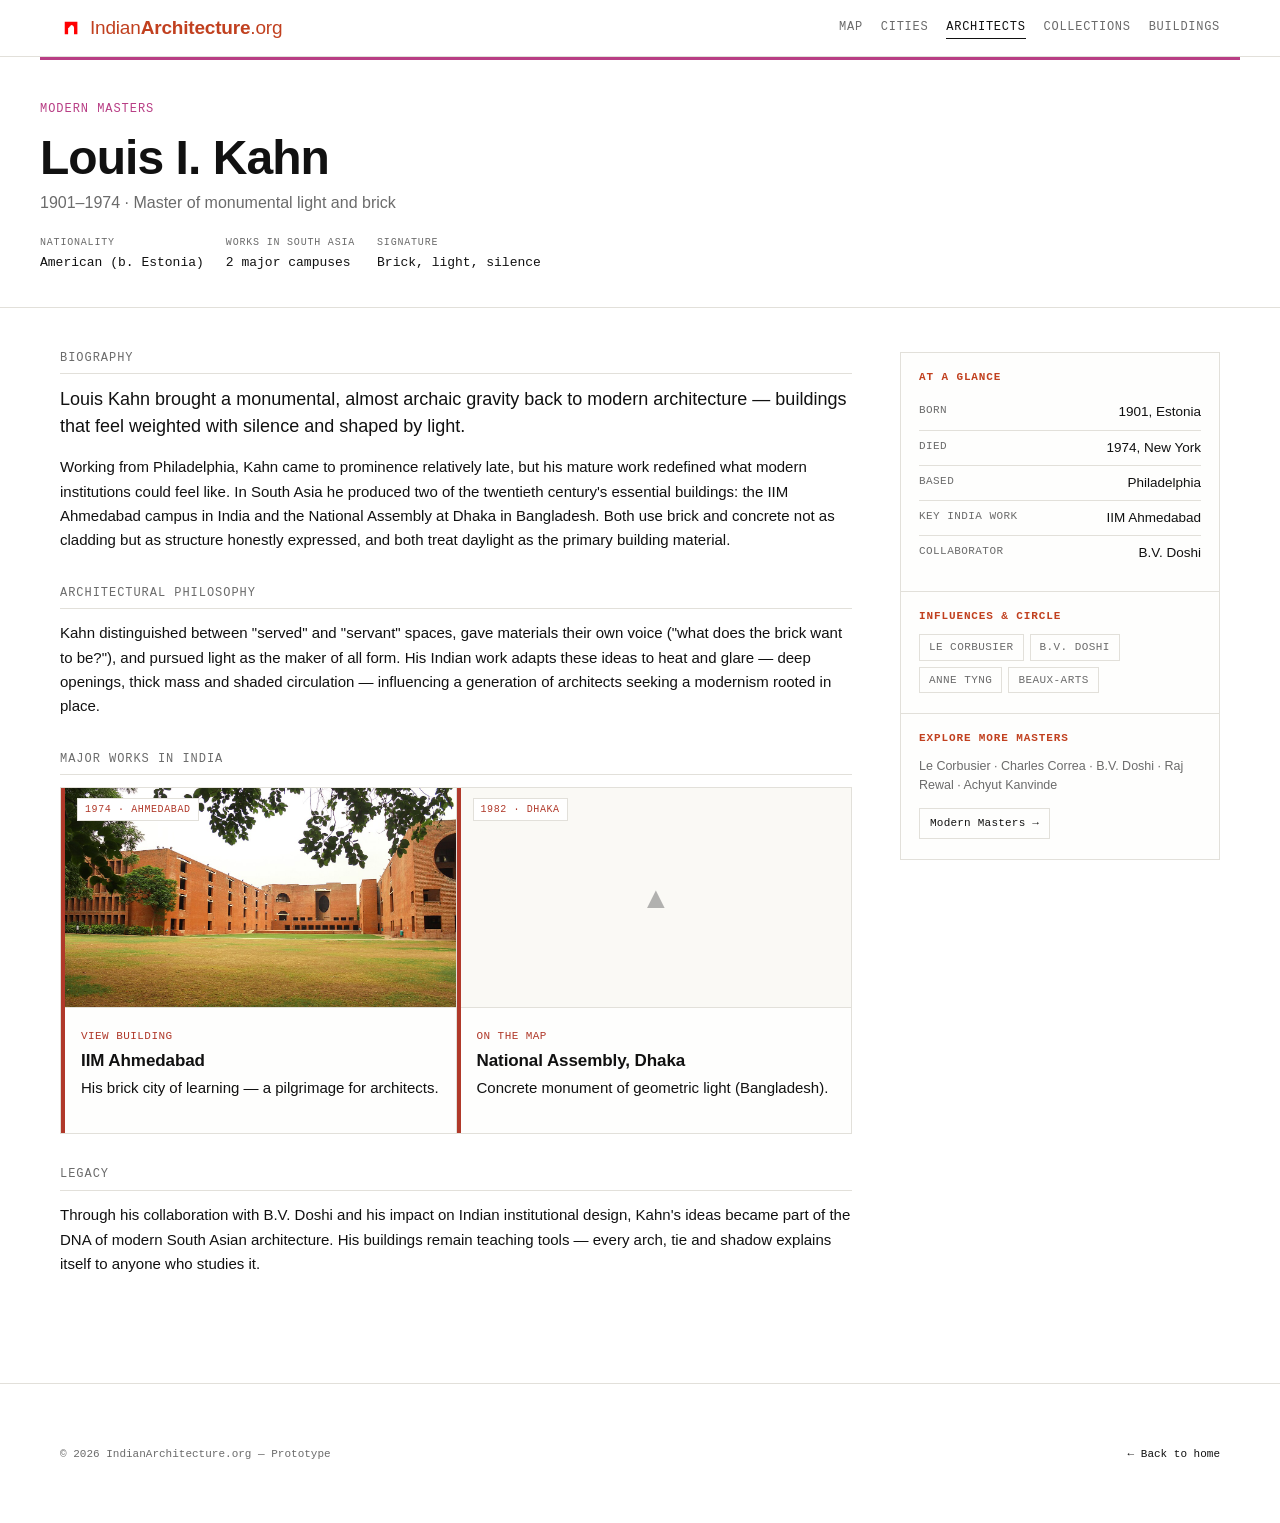
==== commit acf444dc: "Add logo, favicon, and official India boundary map" ====
--- a/architect-kahn.html
+++ b/architect-kahn.html
@@ -3,14 +3,15 @@
 <head>
 <meta charset="UTF-8">
 <meta name="viewport" content="width=device-width, initial-scale=1.0">
+<link rel="icon" type="image/svg+xml" href="assets/logo.svg">
 <title>Louis Kahn — Architect — IndianArchitecture.org</title>
-<link rel="stylesheet" href="assets/styles.css?v=2">
+<link rel="stylesheet" href="assets/styles.css?v=3">
 </head>
 <body>
 
 <nav class="nav">
   <div class="wrap nav__inner">
-    <a class="brand" href="index.html"><span class="brand__mark">◈</span><span class="wordmark">Indian<strong>Architecture</strong>.org</span></a>
+    <a class="brand" href="index.html"><img class="brand__mark" src="assets/logo.svg" alt="IndianArchitecture.org" width="24" height="24"><span class="wordmark">Indian<strong>Architecture</strong>.org</span></a>
     <div class="nav__links">
       <a href="map.html">Map</a>
       <a href="city-delhi.html">Cities</a>
@@ -46,8 +47,8 @@
 
       <h2>Major works in India</h2>
       <div class="grid grid--2">
-        <a class="card ph-brick" href="building-iima.html"><div class="card__img"><img class="card__photo" src="https://loremflickr.com/640/360/iima,ahmedabad,architecture" loading="lazy" alt="IIM Ahmedabad" onerror="this.remove()"><span class="tag">1974 · Ahmedabad</span><span class="ico">◈</span></div><div class="card__body"><div class="card__meta">View building</div><h3>IIM Ahmedabad</h3><p>His brick city of learning — a pilgrimage for architects.</p></div></a>
-        <a class="card ph1" href="map.html"><div class="card__img"><img class="card__photo" src="https://loremflickr.com/640/360/louis,kahn,dhaka" loading="lazy" alt="National Assembly, Dhaka" onerror="this.remove()"><span class="tag">1982 · Dhaka</span><span class="ico">▲</span></div><div class="card__body"><div class="card__meta">On the map</div><h3>National Assembly, Dhaka</h3><p>Concrete monument of geometric light (Bangladesh).</p></div></a>
+        <a class="card ph-brick" href="building-iima.html"><div class="card__img"><img class="card__photo" src="images/iim-ahmedabad.jpg" loading="lazy" alt="IIM Ahmedabad" onerror="this.remove()"><span class="tag">1974 · Ahmedabad</span><span class="ico">◈</span></div><div class="card__body"><div class="card__meta">View building</div><h3>IIM Ahmedabad</h3><p>His brick city of learning — a pilgrimage for architects.</p></div></a>
+        <a class="card ph1" href="map.html"><div class="card__img"><img class="card__photo" src="images/national-assembly-dhaka.jpg" loading="lazy" alt="National Assembly, Dhaka" onerror="this.remove()"><span class="tag">1982 · Dhaka</span><span class="ico">▲</span></div><div class="card__body"><div class="card__meta">On the map</div><h3>National Assembly, Dhaka</h3><p>Concrete monument of geometric light (Bangladesh).</p></div></a>
       </div>
 
       <h2>Legacy</h2>
--- a/assets/styles.css
+++ b/assets/styles.css
@@ -327,3 +327,6 @@
 .card__img .tag { z-index: 2; }
 .card__img .ico { position: relative; z-index: 0; }
 .brand .wordmark { white-space: nowrap; }
+
+/* --- brand logo mark (SVG) --- */
+.brand__mark { width: 22px; height: 22px; display: inline-block; flex: none; }
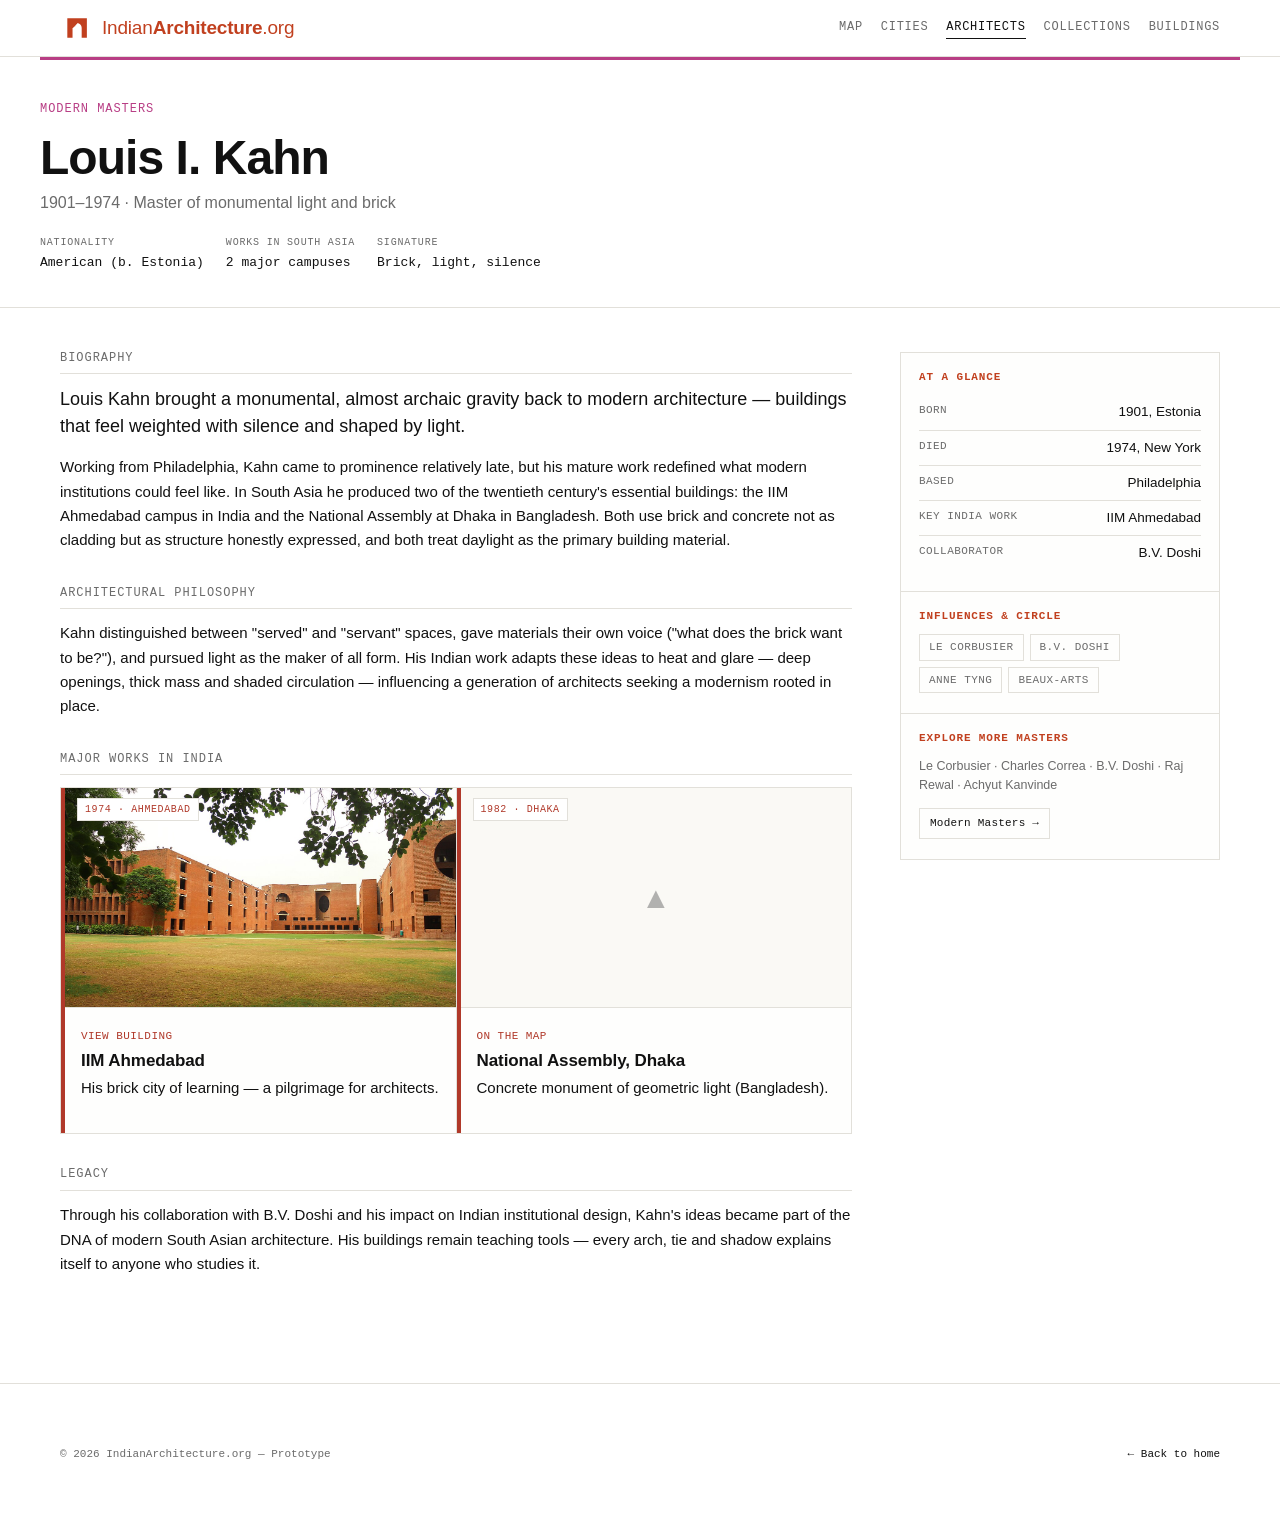
==== commit c879c96e: "Match logo and favicon color to wordmark; enlarge logo" ====
--- a/architect-kahn.html
+++ b/architect-kahn.html
@@ -3,15 +3,15 @@
 <head>
 <meta charset="UTF-8">
 <meta name="viewport" content="width=device-width, initial-scale=1.0">
-<link rel="icon" type="image/svg+xml" href="assets/logo.svg">
+<link rel="icon" type="image/svg+xml" href="assets/logo.svg?v=2">
 <title>Louis Kahn — Architect — IndianArchitecture.org</title>
-<link rel="stylesheet" href="assets/styles.css?v=3">
+<link rel="stylesheet" href="assets/styles.css?v=4">
 </head>
 <body>
 
 <nav class="nav">
   <div class="wrap nav__inner">
-    <a class="brand" href="index.html"><img class="brand__mark" src="assets/logo.svg" alt="IndianArchitecture.org" width="24" height="24"><span class="wordmark">Indian<strong>Architecture</strong>.org</span></a>
+    <a class="brand" href="index.html"><img class="brand__mark" src="assets/logo.svg?v=2" alt="IndianArchitecture.org" width="24" height="24"><span class="wordmark">Indian<strong>Architecture</strong>.org</span></a>
     <div class="nav__links">
       <a href="map.html">Map</a>
       <a href="city-delhi.html">Cities</a>
--- a/assets/styles.css
+++ b/assets/styles.css
@@ -329,4 +329,4 @@
 .brand .wordmark { white-space: nowrap; }
 
 /* --- brand logo mark (SVG) --- */
-.brand__mark { width: 22px; height: 22px; display: inline-block; flex: none; }
+.brand__mark { width: 34px; height: 34px; display: inline-block; flex: none; }
